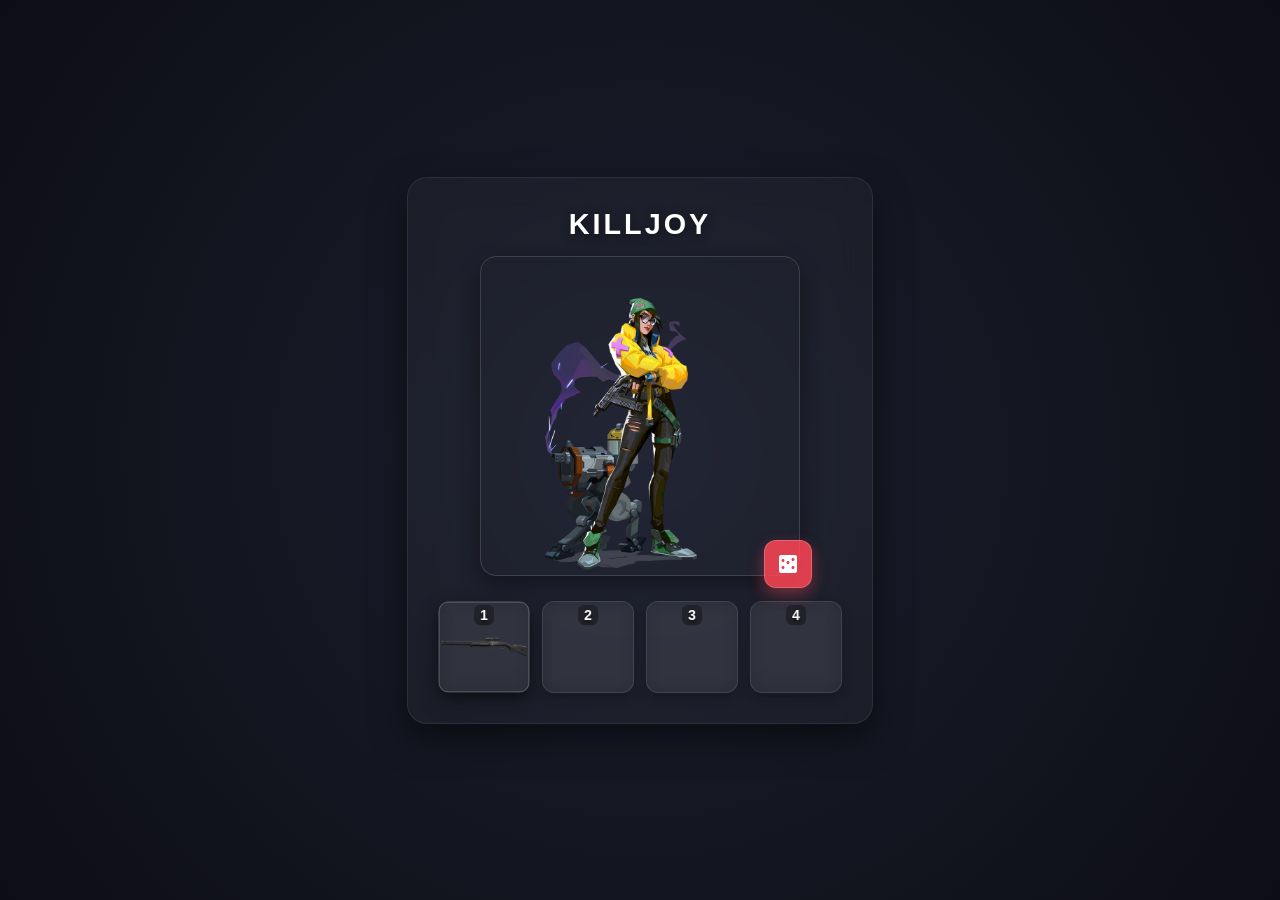
==== index.html @ 5e7c5f6c "Add files via upload" ====
<!DOCTYPE html>
<html lang="en">
<head>
    <meta name="viewport" content="width=device-width, initial-scale=1.0">
    <title>Valorant Randomizer</title>
    <link rel="stylesheet" href="Style.css">
</head>
<body>
    <div class="container">
        <!-- Faz o dado ficar em cima da imagem do agente -->
        <div class="portrait-wrapper">
            <h1 id="agente">AGENTE</h1>

            <div class="portrait">
                <img id="portraitImage" src="" alt="Portrait">

                <!-- Dado -->
                <button id="btnRandomize" class="dice-button" aria-label="Sortear Agente">
                    <svg viewBox="0 0 24 24" width="24" height="24" fill="currentColor">
                        <path d="M19 3H5c-1.1 0-2 .9-2 2v14c0 1.1.9 2 2 2h14c1.1 0 2-.9 2-2V5c0-1.1-.9-2-2-2zM7 7c.83 0 1.5.67 1.5 1.5S7.83 10 7 10s-1.5-.67-1.5-1.5S6.17 7 7 7zm0 10c-.83 0-1.5-.67-1.5-1.5S6.17 14 7 14s1.5.67 1.5 1.5S7.83 17 7 17zm5-5c-.83 0-1.5-.67-1.5-1.5S11.17 9 12 9s1.5.67 1.5 1.5S12.83 12 12 12zm5 5c-.83 0-1.5-.67-1.5-1.5s.67-1.5 1.5-1.5 1.5.67 1.5 1.5-.67 1.5-1.5 1.5zm0-8c-.83 0-1.5-.67-1.5-1.5S16.17 6 17 6s1.5.67 1.5 1.5S17.83 9 17 9z"/>
                    </svg>
                </button>
            </div>
        </div>

        <div class="buttons">
            <button class="square-button"><img id="gun1" src="" alt="Arma"><i class="Arma1">1</i></button>
            <button class="square-button"><i class="round_2">2</i></button>
            <button class="square-button"><i class="round_3">3</i></button>
            <button class="square-button"><i class="round_4">4</i></button>
        </div>
    </div>

    <!-- Vinculando o arquivo JavaScript -->
    <script src="script.js"></script>
</body>
</html>
---- Style.css ----
* {
    box-sizing: border-box;
    margin: 0;
    padding: 0;
}

body {
    font-family: 'Segoe UI', Tahoma, Geneva, Verdana, sans-serif;
    display: flex;
    justify-content: center;
    align-items: center;
    min-height: 100vh;
    background: radial-gradient(circle at center, #1b1e2e 0%, #0d0e15 100%);
    color: #ffffff;
}

.container {
    display: flex;
    flex-direction: column;
    align-items: center;
    background: rgba(255, 255, 255, 0.03);
    backdrop-filter: blur(16px);
    -webkit-backdrop-filter: blur(16px);
    padding: 30px;
    border-radius: 20px;
    border: 1px solid rgba(255, 255, 255, 0.08);
    box-shadow: 0 15px 35px rgba(0, 0, 0, 0.5);
}

.portrait-wrapper {
    display: flex;
    flex-direction: column;
    align-items: center;
    margin-bottom: 25px;
}

#agente {
    font-size: 1.8rem;
    font-weight: 700;
    letter-spacing: 3px;
    text-transform: uppercase;
    color: #ffffff;
    margin-bottom: 15px;
    text-shadow: 0 2px 10px rgba(0, 0, 0, 0.5);
}

.portrait {
    position: relative;
    width: 320px;
    height: 320px;
}

.gun1{
    position: relative;
    width: 30px;
    height: 30px;
}

.portrait img {
    width: 100%;
    height: 100%;
    object-fit: cover;
    border-radius: 16px;
    border: 1px solid rgba(255, 255, 255, 0.15);
    box-shadow: 0 8px 20px rgba(0, 0, 0, 0.4);
}

/* Botão de Dado flutuante sobreposto à imagem */
.dice-button {
    position: absolute;
    bottom: -12px;
    right: -12px;
    width: 48px;
    height: 48px;
    border: 1px solid rgba(255, 255, 255, 0.2);
    border-radius: 12px;
    background: rgba(255, 70, 85, 0.85); /* Estilo no tom chamativo */
    color: #ffffff;
    cursor: pointer;
    display: flex;
    justify-content: center;
    align-items: center;
    backdrop-filter: blur(8px);
    -webkit-backdrop-filter: blur(8px);
    box-shadow: 0 6px 15px rgba(255, 70, 85, 0.4);
    transition: all 0.2s ease-in-out;
}

.dice-button:hover {
    background: rgba(255, 70, 85, 1);
    transform: scale(1.08) rotate(8deg);
    box-shadow: 0 8px 20px rgba(255, 70, 85, 0.6);
}

.dice-button:active {
    transform: scale(0.95);
}

.buttons {
    display: flex;
    gap: 12px;
}

/* Botões inferiores quadrados com bordas arredondadas e efeito blur */
.square-button {
    position: relative;
    width: 92px;
    height: 92px;
    border: 1px solid rgba(255, 255, 255, 0.1);
    border-radius: 12px;
    background: rgba(255, 255, 255, 0.06);
    color: #e0e0e0;
    font-size: 16px;
    font-weight: 600;
    cursor: pointer;
    display: flex;
    justify-content: center;
    align-items: center;
    backdrop-filter: blur(10px);
    -webkit-backdrop-filter: blur(10px);
    box-shadow: 0 4px 12px rgba(0, 0, 0, 0.25);
    transition: all 0.2s ease;
}

.square-button img {
    width: 100%;
    height: 100%;
    object-fit: contain;
    border-radius: 8px;
    border: 1px solid rgba(255, 255, 255, 0.15);
    box-shadow: 0 8px 20px rgba(0, 0, 0, 0.4);
}

.square-button i {
    position: absolute; /* OBRIGATÓRIO: Faz o elemento flutuar */
    z-index: 2; /* Garante que o texto fique ACIMA da imagem */

    /* Centraliza o texto sobre a imagem (opção 1) */
    top: 15%;
    left: 50%;
    transform: translate(-50%, -50%);

    /* Estilização do texto */
    font-style: normal; /* Remove o itálico padrão do elemento <i> */
    font-weight: 700;
    font-size: 14px;
    color: #ffffff;
    text-shadow: 0 2px 4px rgba(0, 0, 0, 0.8); /* Sombra para garantir leitura sobre qualquer fundo */

    /* Opcional: Fundo sutil com desfoque atrás do texto para melhor leitura */
    background: rgba(0, 0, 0, 0.4);
    padding: 2px 6px;
    border-radius: 6px;
    backdrop-filter: blur(4px);
}

.square-button:hover {
    background: rgba(255, 255, 255, 0.15);
    border-color: rgba(255, 255, 255, 0.3);
    color: #ffffff;
    transform: translateY(-2px);
    box-shadow: 0 6px 16px rgba(0, 0, 0, 0.35);
}

.square-button:active {
    transform: translateY(0);
}
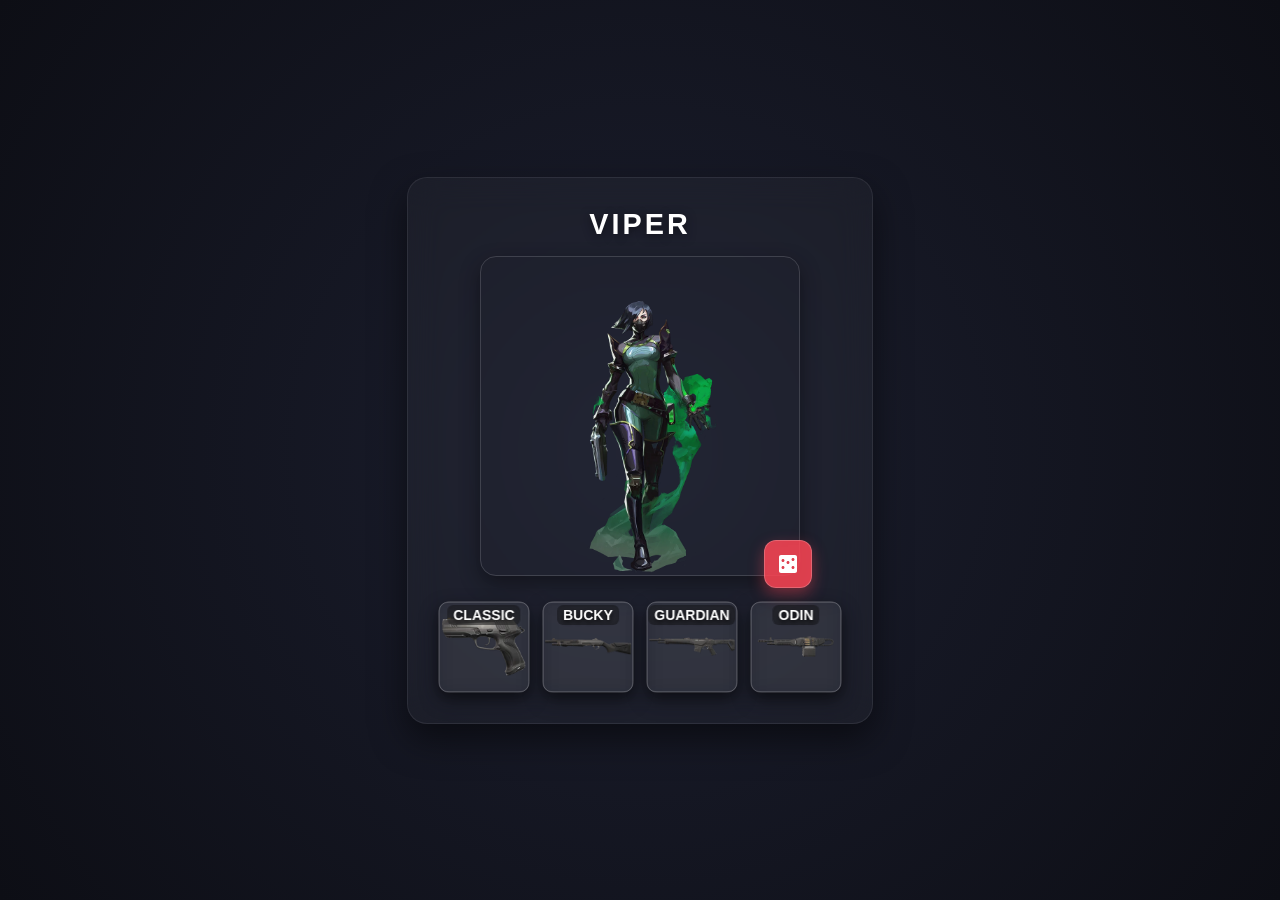
==== commit 97c53c4f: "Ajustado os 4 rounds e finalizado o projeto" ====
--- a/index.html
+++ b/index.html
@@ -24,10 +24,10 @@
         </div>
 
         <div class="buttons">
-            <button class="square-button"><img id="gun1" src="" alt="Arma"><i class="Arma1">1</i></button>
-            <button class="square-button"><i class="round_2">2</i></button>
-            <button class="square-button"><i class="round_3">3</i></button>
-            <button class="square-button"><i class="round_4">4</i></button>
+            <button class="square-button"><img id="gun1" src="" alt="Arma"><i id="Arma1">1</i></button>
+            <button class="square-button"><img id="gun2" src="" alt="Arma"><i id="Arma2">2</i></button>
+            <button class="square-button"><img id="gun3" src="" alt="Arma"><i id="Arma3">3</i></button>
+            <button class="square-button"><img id="gun4" src="" alt="Arma"><i id="Arma4">4</i></button>
         </div>
     </div>
 
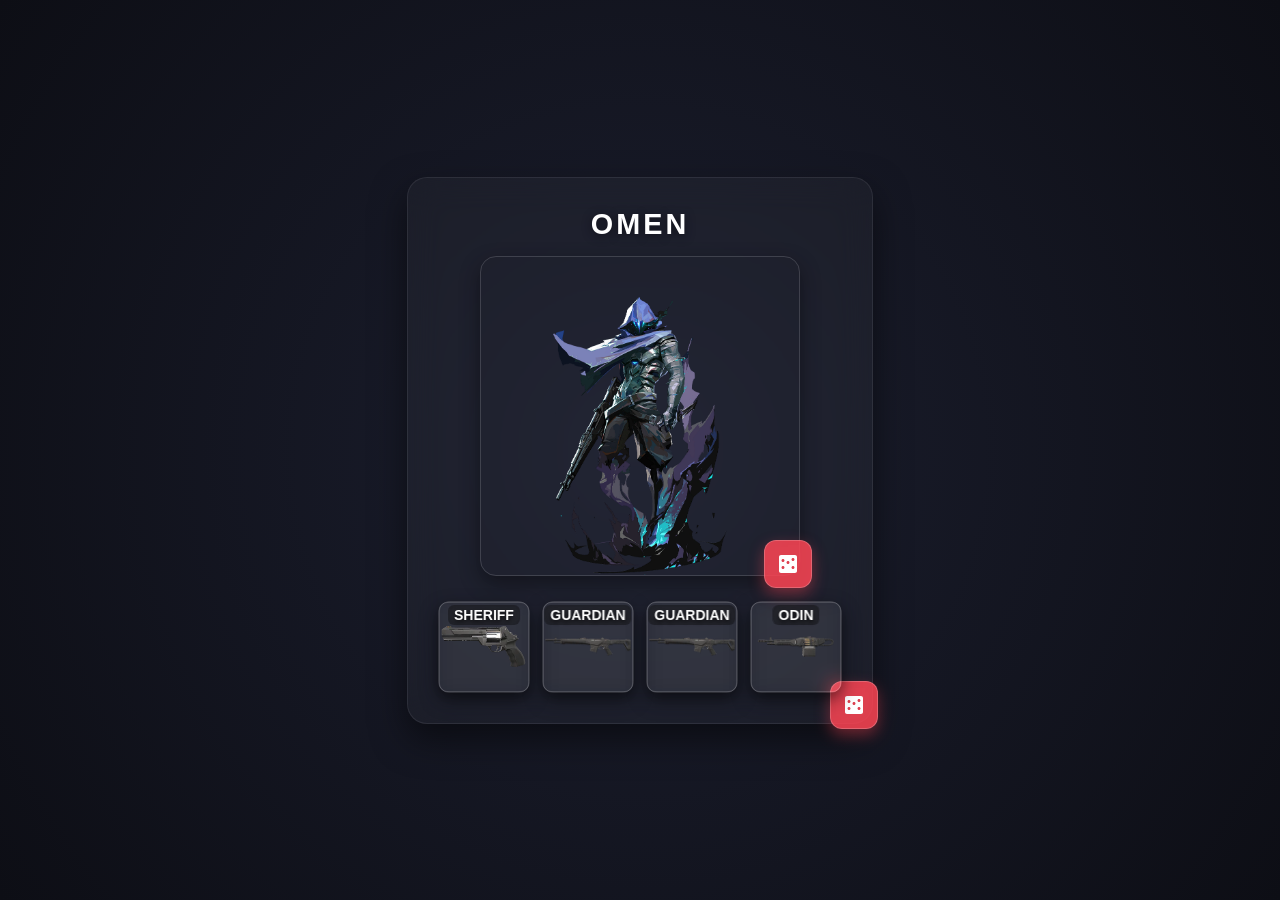
==== commit 95896ab8: "Add files via upload" ====
--- a/index.html
+++ b/index.html
@@ -24,6 +24,11 @@
         </div>
 
         <div class="buttons">
+				<button id="btnRandomize2" class="dice-button2" aria-label="Sortear Arma">
+                    <svg viewBox="0 0 24 24" width="24" height="24" fill="currentColor">
+                        <path d="M19 3H5c-1.1 0-2 .9-2 2v14c0 1.1.9 2 2 2h14c1.1 0 2-.9 2-2V5c0-1.1-.9-2-2-2zM7 7c.83 0 1.5.67 1.5 1.5S7.83 10 7 10s-1.5-.67-1.5-1.5S6.17 7 7 7zm0 10c-.83 0-1.5-.67-1.5-1.5S6.17 14 7 14s1.5.67 1.5 1.5S7.83 17 7 17zm5-5c-.83 0-1.5-.67-1.5-1.5S11.17 9 12 9s1.5.67 1.5 1.5S12.83 12 12 12zm5 5c-.83 0-1.5-.67-1.5-1.5s.67-1.5 1.5-1.5 1.5.67 1.5 1.5-.67 1.5-1.5 1.5zm0-8c-.83 0-1.5-.67-1.5-1.5S16.17 6 17 6s1.5.67 1.5 1.5S17.83 9 17 9z"/>
+                    </svg>
+                </button>
             <button class="square-button"><img id="gun1" src="" alt="Arma"><i id="Arma1">1</i></button>
             <button class="square-button"><img id="gun2" src="" alt="Arma"><i id="Arma2">2</i></button>
             <button class="square-button"><img id="gun3" src="" alt="Arma"><i id="Arma3">3</i></button>
--- a/Style.css
+++ b/Style.css
@@ -96,6 +96,36 @@
     transform: scale(0.95);
 }
 
+.dice-button2 {
+    position: absolute;
+    bottom: -6px;
+    right: -6px;
+    width: 48px;
+    height: 48px;
+    border: 1px solid rgba(255, 255, 255, 0.2);
+    border-radius: 12px;
+    background: rgba(255, 70, 85, 0.85); /* Estilo no tom chamativo */
+    color: #ffffff;
+    cursor: pointer;
+    display: flex;
+    justify-content: center;
+    align-items: center;
+    backdrop-filter: blur(8px);
+    -webkit-backdrop-filter: blur(8px);
+    box-shadow: 0 6px 15px rgba(255, 70, 85, 0.4);
+    transition: all 0.2s ease-in-out;
+}
+
+.dice-button2:hover {
+    background: rgba(255, 70, 85, 1);
+    transform: scale(1.08) rotate(8deg);
+    box-shadow: 0 8px 20px rgba(255, 70, 85, 0.6);
+}
+
+.dice-button2:active {
+    transform: scale(0.95);
+}
+
 .buttons {
     display: flex;
     gap: 12px;
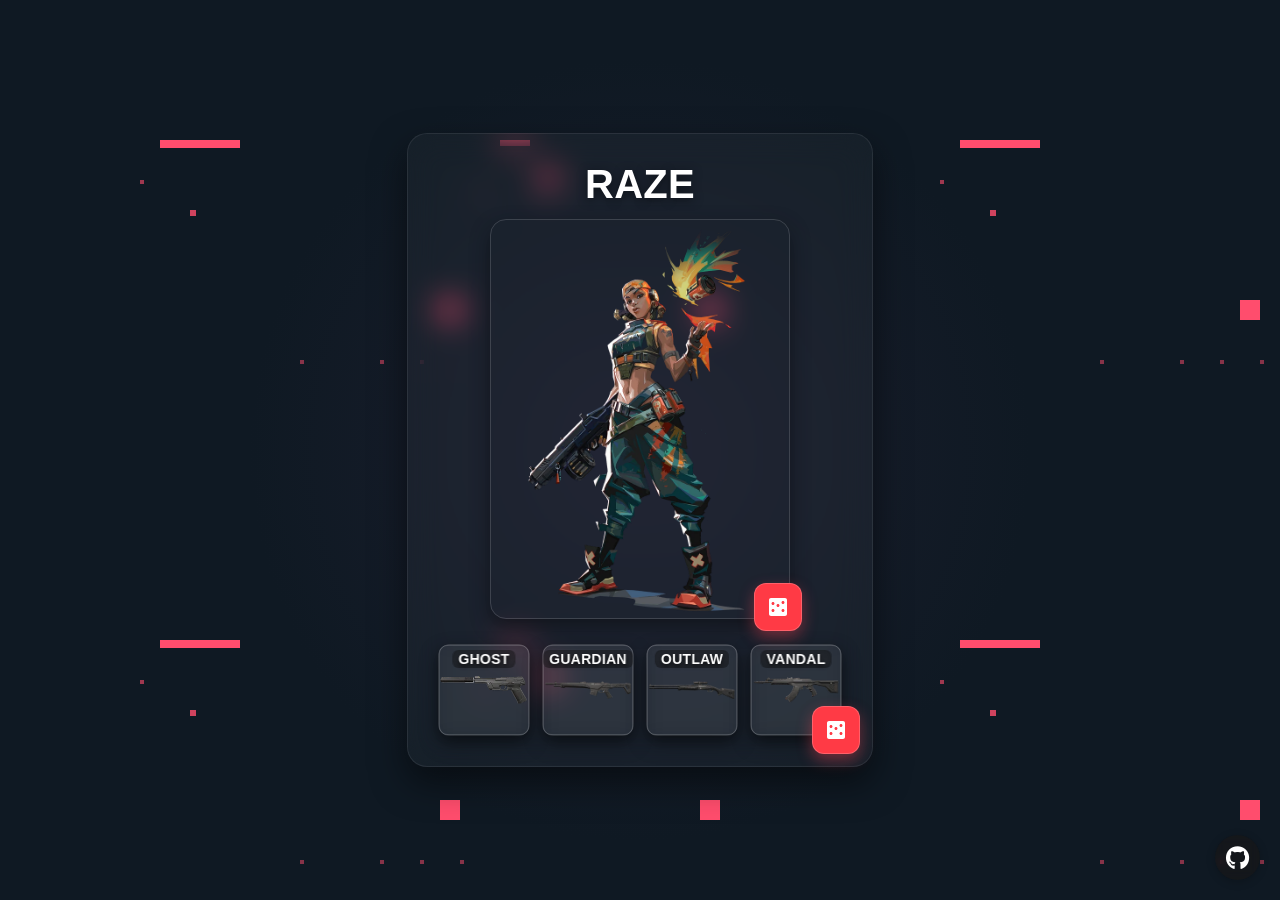
==== commit fcfdb6f1: "Trocado as armas, estilo e marca da agua Trocado quais armas podem cair em cada round, adicionado um" ====
--- a/index.html
+++ b/index.html
@@ -6,6 +6,7 @@
     <link rel="stylesheet" href="Style.css">
 </head>
 <body>
+<link rel="stylesheet" href="https://cdnjs.cloudflare.com/ajax/libs/font-awesome/6.4.0/css/all.min.css">
     <div class="container">
         <!-- Faz o dado ficar em cima da imagem do agente -->
         <div class="portrait-wrapper">
@@ -35,7 +36,8 @@
             <button class="square-button"><img id="gun4" src="" alt="Arma"><i id="Arma4">4</i></button>
         </div>
     </div>
-
+	<a href="https://github.com/FranthescoD/Valorant_Randomizer/tree/main" target="_blank" rel="noopener noreferrer" class="github-watermark" title="Ver no GitHub">
+	<i class="fa-brands fa-github"></i></a>
     <!-- Vinculando o arquivo JavaScript -->
     <script src="script.js"></script>
 </body>
--- a/Style.css
+++ b/Style.css
@@ -10,8 +10,10 @@
     justify-content: center;
     align-items: center;
     min-height: 100vh;
-    background: radial-gradient(circle at center, #1b1e2e 0%, #0d0e15 100%);
-    color: #ffffff;
+	background-image: url('Randomizer/fundo.svg'),radial-gradient(circle at center, rgba(27, 30, 46, 1) 0%, rgba(15, 25, 35, 1) 50%);
+	background-size: 800px 500px, cover;
+    background-repeat: repeat, no-repeat;
+	color: #ffffff;
 }
 
 .container {
@@ -35,10 +37,12 @@
 }
 
 #agente {
-    font-size: 1.8rem;
-    font-weight: 700;
-    letter-spacing: 3px;
-    text-transform: uppercase;
+	font-family: Tungsten-Bold, "Riot Sans", sans-serif;
+	text-transform: uppercase;
+	font-size: 40px;
+	line-height: 1;
+	letter-spacing: 0.28px;
+	font-weight: 700;
     color: #ffffff;
     margin-bottom: 15px;
     text-shadow: 0 2px 10px rgba(0, 0, 0, 0.5);
@@ -46,17 +50,19 @@
 
 .portrait {
     position: relative;
-    width: 320px;
-    height: 320px;
+    width: 300px;
+    height: 400px;
 }
 
 .gun1{
     position: relative;
     width: 30px;
     height: 30px;
+	box-shadow: 0 0 15px rgba(255, 255, 255, 0.7);
 }
 
 .portrait img {
+	align-content:center;
     width: 100%;
     height: 100%;
     object-fit: cover;
@@ -74,7 +80,7 @@
     height: 48px;
     border: 1px solid rgba(255, 255, 255, 0.2);
     border-radius: 12px;
-    background: rgba(255, 70, 85, 0.85); /* Estilo no tom chamativo */
+    background: #ff3a45;
     color: #ffffff;
     cursor: pointer;
     display: flex;
@@ -97,14 +103,15 @@
 }
 
 .dice-button2 {
+	z-index:10;
     position: absolute;
-    bottom: -6px;
-    right: -6px;
+    bottom: 12px;
+    right: 12px;
     width: 48px;
     height: 48px;
     border: 1px solid rgba(255, 255, 255, 0.2);
     border-radius: 12px;
-    background: rgba(255, 70, 85, 0.85); /* Estilo no tom chamativo */
+    background: #ff3a45; 
     color: #ffffff;
     cursor: pointer;
     display: flex;
@@ -140,8 +147,12 @@
     border-radius: 12px;
     background: rgba(255, 255, 255, 0.06);
     color: #e0e0e0;
-    font-size: 16px;
-    font-weight: 600;
+    font-family: Tungsten-Bold, "Riot Sans", sans-serif;
+	text-transform: uppercase;
+	font-size: 28px;
+	line-height: 1;
+	letter-spacing: 0.28px;
+	font-weight: 700;
     cursor: pointer;
     display: flex;
     justify-content: center;
@@ -195,3 +206,33 @@
 .square-button:active {
     transform: translateY(0);
 }
+
+.github-watermark {
+  position: fixed;
+  bottom: 20px;       /* Distância do fundo */
+  right: 20px;        /* Distância da direita */
+  z-index: 9999;      /* Garante que fique acima de outros elementos */
+  
+  display: flex;
+  align-items: center;
+  justify-content: center;
+  
+  width: 45px;
+  height: 45px;
+  background-color: rgba(24, 23, 23, 0.6); /* Fundo escuro semi-transparente */
+  color: #ffffff;      /* Cor do ícone */
+  border-radius: 50%;  /* Deixa o botão redondo */
+  text-decoration: none;
+  
+  font-size: 24px;
+  backdrop-filter: blur(4px); /* Efeito de desfoque sutil no fundo (opcional) */
+  transition: all 0.3s ease;
+  box-shadow: 0 2px 10px rgba(0, 0, 0, 0.2);
+}
+
+/* Efeito ao passar o mouse */
+.github-watermark:hover {
+  background-color: rgba(24, 23, 23, 1); /* Fica 100% opaco */
+  transform: scale(1.1);                  /* Aumenta ligeiramente o tamanho */
+  color: #ffffff;
+}
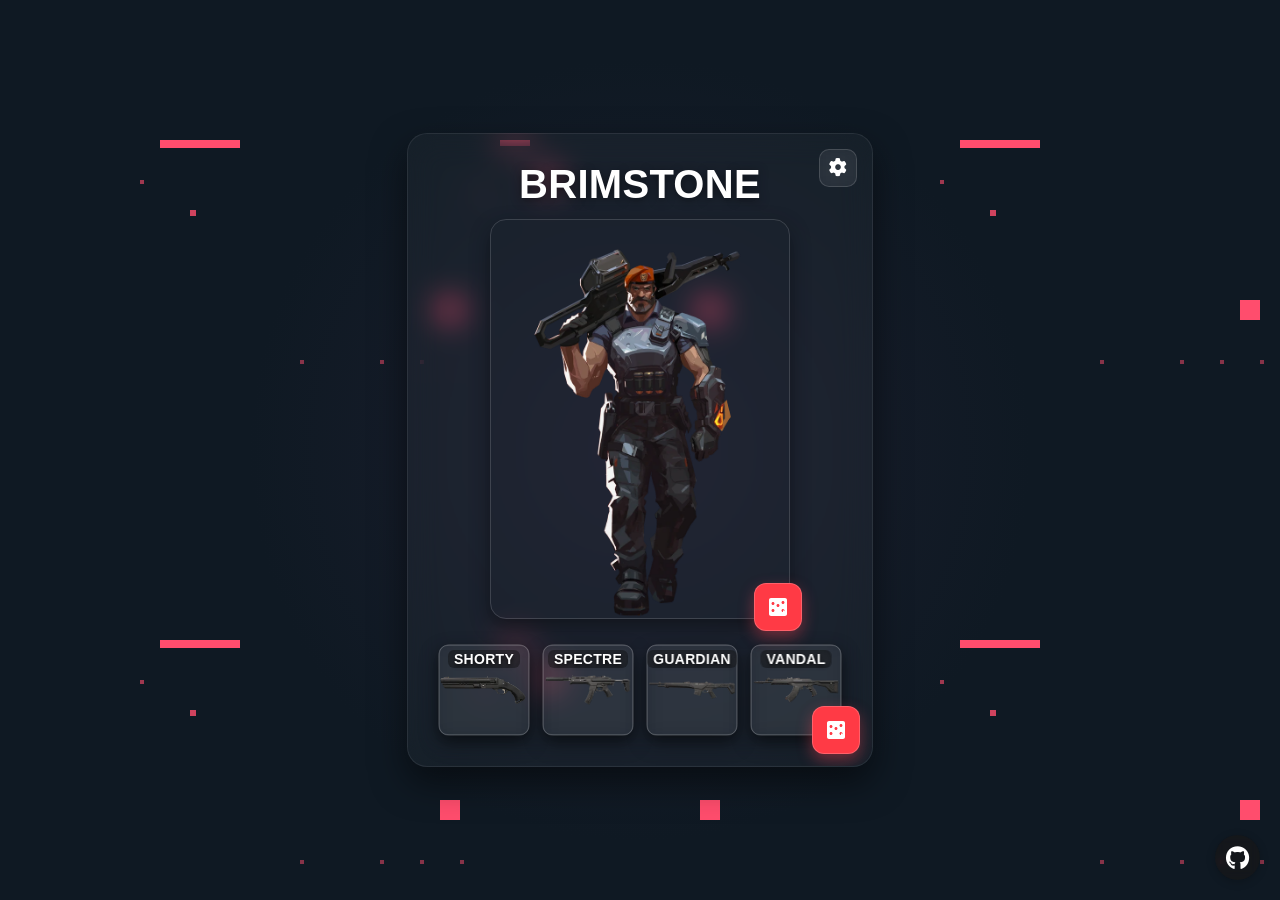
==== commit f088b84b: "Added a settings menu" ====
--- a/index.html
+++ b/index.html
@@ -4,11 +4,43 @@
     <meta name="viewport" content="width=device-width, initial-scale=1.0">
     <title>Valorant Randomizer</title>
     <link rel="stylesheet" href="Style.css">
+    <link rel="stylesheet" href="https://cdnjs.cloudflare.com/ajax/libs/font-awesome/6.4.0/css/all.min.css">
 </head>
 <body>
-<link rel="stylesheet" href="https://cdnjs.cloudflare.com/ajax/libs/font-awesome/6.4.0/css/all.min.css">
     <div class="container">
-        <!-- Faz o dado ficar em cima da imagem do agente -->
+        <!-- Botão de Configurações no canto superior direito do container -->
+        <button id="btnSettings" class="settings-toggle-btn" aria-label="Configurações">
+            <i class="fa-solid fa-gear"></i>
+        </button>
+
+        <!-- Aba Lateral de Configurações (Side Panel) -->
+        <div id="settingsPanel" class="settings-panel">
+            <div class="settings-header">
+                <h2>SETTINGS</h2>
+                <button id="btnCloseSettings" class="close-btn" aria-label="Fechar">&times;</button>
+            </div>
+
+
+            <!-- Container onde as armas serão geradas dinamicamente -->
+            <div class="settings-content scrollable">
+                <div id="AgenteGrid_main" class="agentes-grid-main">
+                    <h3>AGENTS</h3><hr>
+                    <div id="AgenteGrid" class="agentes-grid"></div>
+                </div>
+                <div id="weaponsGrid" class="weapons-grid-main">
+                    <h3>PISTOL</h3><hr>
+                    <div id="PistolGrid" class="weapons-grid"></div>
+                    <h3>HALF BUY</h3><hr>
+                    <div id="HalfGrid" class="weapons-grid"></div>
+                    <h3>FULL BUY</h3><hr>
+                    <div id="FullGrid" class="weapons-grid"></div>
+                    <h3>FULL BUY 2</h3><hr>
+                    <div id="Full2Grid" class="weapons-grid"></div>
+                </div>
+            </div>
+        </div>
+
+        <!-- Conteúdo do Randomizer -->
         <div class="portrait-wrapper">
             <h1 id="agente">AGENTE</h1>
 
@@ -18,27 +50,29 @@
                 <!-- Dado -->
                 <button id="btnRandomize" class="dice-button" aria-label="Sortear Agente">
                     <svg viewBox="0 0 24 24" width="24" height="24" fill="currentColor">
-                        <path d="M19 3H5c-1.1 0-2 .9-2 2v14c0 1.1.9 2 2 2h14c1.1 0 2-.9 2-2V5c0-1.1-.9-2-2-2zM7 7c.83 0 1.5.67 1.5 1.5S7.83 10 7 10s-1.5-.67-1.5-1.5S6.17 7 7 7zm0 10c-.83 0-1.5-.67-1.5-1.5S6.17 14 7 14s1.5.67 1.5 1.5S7.83 17 7 17zm5-5c-.83 0-1.5-.67-1.5-1.5S11.17 9 12 9s1.5.67 1.5 1.5S12.83 12 12 12zm5 5c-.83 0-1.5-.67-1.5-1.5s.67-1.5 1.5-1.5 1.5.67 1.5 1.5-.67 1.5-1.5 1.5zm0-8c-.83 0-1.5-.67-1.5-1.5S16.17 6 17 6s1.5.67 1.5 1.5S17.83 9 17 9z"/>
+                        <path d="M19 3H5c-1.1 0-2 .9-2 2v14c0 1.1.9 2 2 2h14c1.1 0 2-.9 2-2V5c0-1.1-.9-2-2-2zM7 7c.83 0 1.5.67 1.5 1.5S7.83 10 7 10s-1.5-.67-1.5-1.5S6.17 7 7 7zm0 10c-.83 0-1.5-.67-1.5-1.5S6.17 14 7 14s1.5.67 1.5 1.5S7.83 17 7 17zm5-5c-.83 0-1.5-.67-1.5-1.5S11.17 9 12 9s1.5.67 1.5 1.5S12.83 12 12 12zm5 5c-.83 0-1.5-.67-1.5-1.5s.67-1.5 1.5-1.5 1.5.67 1.5 1.5-.67 1.5-1.5-1.5zm0-8c-.83 0-1.5-.67-1.5-1.5S16.17 6 17 6s1.5.67 1.5 1.5S17.83 9 17 9z"/>
                     </svg>
                 </button>
             </div>
         </div>
 
         <div class="buttons">
-				<button id="btnRandomize2" class="dice-button2" aria-label="Sortear Arma">
-                    <svg viewBox="0 0 24 24" width="24" height="24" fill="currentColor">
-                        <path d="M19 3H5c-1.1 0-2 .9-2 2v14c0 1.1.9 2 2 2h14c1.1 0 2-.9 2-2V5c0-1.1-.9-2-2-2zM7 7c.83 0 1.5.67 1.5 1.5S7.83 10 7 10s-1.5-.67-1.5-1.5S6.17 7 7 7zm0 10c-.83 0-1.5-.67-1.5-1.5S6.17 14 7 14s1.5.67 1.5 1.5S7.83 17 7 17zm5-5c-.83 0-1.5-.67-1.5-1.5S11.17 9 12 9s1.5.67 1.5 1.5S12.83 12 12 12zm5 5c-.83 0-1.5-.67-1.5-1.5s.67-1.5 1.5-1.5 1.5.67 1.5 1.5-.67 1.5-1.5 1.5zm0-8c-.83 0-1.5-.67-1.5-1.5S16.17 6 17 6s1.5.67 1.5 1.5S17.83 9 17 9z"/>
-                    </svg>
-                </button>
+            <button id="btnRandomize2" class="dice-button2" aria-label="Sortear Arma">
+                <svg viewBox="0 0 24 24" width="24" height="24" fill="currentColor">
+                    <path d="M19 3H5c-1.1 0-2 .9-2 2v14c0 1.1.9 2 2 2h14c1.1 0 2-.9 2-2V5c0-1.1-.9-2-2-2zM7 7c.83 0 1.5.67 1.5 1.5S7.83 10 7 10s-1.5-.67-1.5-1.5S6.17 7 7 7zm0 10c-.83 0-1.5-.67-1.5-1.5S6.17 14 7 14s1.5.67 1.5 1.5S7.83 17 7 17zm5-5c-.83 0-1.5-.67-1.5-1.5S11.17 9 12 9s1.5.67 1.5 1.5S12.83 12 12 12zm5 5c-.83 0-1.5-.67-1.5-1.5s.67-1.5 1.5-1.5 1.5.67 1.5 1.5-.67 1.5-1.5-1.5zm0-8c-.83 0-1.5-.67-1.5-1.5S16.17 6 17 6s1.5.67 1.5 1.5S17.83 9 17 9z"/>
+                </svg>
+            </button>
             <button class="square-button"><img id="gun1" src="" alt="Arma"><i id="Arma1">1</i></button>
             <button class="square-button"><img id="gun2" src="" alt="Arma"><i id="Arma2">2</i></button>
             <button class="square-button"><img id="gun3" src="" alt="Arma"><i id="Arma3">3</i></button>
             <button class="square-button"><img id="gun4" src="" alt="Arma"><i id="Arma4">4</i></button>
         </div>
     </div>
-	<a href="https://github.com/FranthescoD/Valorant_Randomizer/tree/main" target="_blank" rel="noopener noreferrer" class="github-watermark" title="Ver no GitHub">
-	<i class="fa-brands fa-github"></i></a>
-    <!-- Vinculando o arquivo JavaScript -->
+
+    <a href="https://github.com/FranthescoD/Valorant_Randomizer/tree/main" target="_blank" rel="noopener noreferrer" class="github-watermark" title="Ver no GitHub">
+        <i class="fa-brands fa-github"></i>
+    </a>
+
     <script src="script.js"></script>
 </body>
 </html>
--- a/Style.css
+++ b/Style.css
@@ -5,7 +5,7 @@
 }
 
 body {
-    font-family: 'Segoe UI', Tahoma, Geneva, Verdana, sans-serif;
+    font-family: Tungsten-Bold, "Riot Sans", sans-serif;
     display: flex;
     justify-content: center;
     align-items: center;
@@ -14,6 +14,8 @@
 	background-size: 800px 500px, cover;
     background-repeat: repeat, no-repeat;
 	color: #ffffff;
+    scrollbar-color: #ff3a45 transparent;
+    scrollbar-width: thin;
 }
 
 .container {
@@ -37,7 +39,6 @@
 }
 
 #agente {
-	font-family: Tungsten-Bold, "Riot Sans", sans-serif;
 	text-transform: uppercase;
 	font-size: 40px;
 	line-height: 1;
@@ -71,7 +72,7 @@
     box-shadow: 0 8px 20px rgba(0, 0, 0, 0.4);
 }
 
-/* Botão de Dado flutuante sobreposto à imagem */
+
 .dice-button {
     position: absolute;
     bottom: -12px;
@@ -111,7 +112,7 @@
     height: 48px;
     border: 1px solid rgba(255, 255, 255, 0.2);
     border-radius: 12px;
-    background: #ff3a45; 
+    background: #ff3a45;
     color: #ffffff;
     cursor: pointer;
     display: flex;
@@ -173,22 +174,16 @@
 }
 
 .square-button i {
-    position: absolute; /* OBRIGATÓRIO: Faz o elemento flutuar */
-    z-index: 2; /* Garante que o texto fique ACIMA da imagem */
-
-    /* Centraliza o texto sobre a imagem (opção 1) */
+    position: absolute;
+    z-index: 2;
     top: 15%;
     left: 50%;
     transform: translate(-50%, -50%);
-
-    /* Estilização do texto */
-    font-style: normal; /* Remove o itálico padrão do elemento <i> */
+    font-style: normal;
     font-weight: 700;
     font-size: 14px;
     color: #ffffff;
-    text-shadow: 0 2px 4px rgba(0, 0, 0, 0.8); /* Sombra para garantir leitura sobre qualquer fundo */
-
-    /* Opcional: Fundo sutil com desfoque atrás do texto para melhor leitura */
+    text-shadow: 0 2px 4px rgba(0, 0, 0, 0.8);
     background: rgba(0, 0, 0, 0.4);
     padding: 2px 6px;
     border-radius: 6px;
@@ -209,30 +204,284 @@
 
 .github-watermark {
   position: fixed;
-  bottom: 20px;       /* Distância do fundo */
-  right: 20px;        /* Distância da direita */
-  z-index: 9999;      /* Garante que fique acima de outros elementos */
-  
+  bottom: 20px;
+  right: 20px;
+  z-index: 9999;
+
   display: flex;
   align-items: center;
   justify-content: center;
-  
+
   width: 45px;
   height: 45px;
-  background-color: rgba(24, 23, 23, 0.6); /* Fundo escuro semi-transparente */
+  background-color: rgba(24, 23, 23, 0.6);
   color: #ffffff;      /* Cor do ícone */
-  border-radius: 50%;  /* Deixa o botão redondo */
+  border-radius: 50%;
   text-decoration: none;
-  
+
   font-size: 24px;
-  backdrop-filter: blur(4px); /* Efeito de desfoque sutil no fundo (opcional) */
+  backdrop-filter: blur(4px);
   transition: all 0.3s ease;
   box-shadow: 0 2px 10px rgba(0, 0, 0, 0.2);
 }
 
-/* Efeito ao passar o mouse */
 .github-watermark:hover {
-  background-color: rgba(24, 23, 23, 1); /* Fica 100% opaco */
-  transform: scale(1.1);                  /* Aumenta ligeiramente o tamanho */
+  background-color: rgba(24, 23, 23, 1);
+  transform: scale(1.1);
   color: #ffffff;
-}+}
+
+
+/* ====================================
+   AJUSTES DO CONTAINER E ABA LATERAL
+   ==================================== */
+
+.container {
+    position: relative; /* Necessário para ancorar o painel lateral e botão */
+    overflow: hidden;    /* Para deslizar o painel suavemente dentro do container */
+}
+
+/* Botão de abrir configurações */
+.settings-toggle-btn {
+    position: absolute;
+    top: 15px;
+    right: 15px;
+    width: 38px;
+    height: 38px;
+    border-radius: 10px;
+    border: 1px solid rgba(255, 255, 255, 0.15);
+    background: rgba(255, 255, 255, 0.06);
+    color: #ffffff;
+    font-size: 18px;
+    cursor: pointer;
+    display: flex;
+    justify-content: center;
+    align-items: center;
+    backdrop-filter: blur(8px);
+    -webkit-backdrop-filter: blur(8px);
+    transition: all 0.2s ease;
+    z-index: 5;
+}
+
+.settings-toggle-btn:hover {
+    background: rgba(255, 255, 255, 0.18);
+    transform: rotate(45deg);
+    box-shadow: 0 4px 12px rgba(0, 0, 0, 0.3);
+}
+
+/* Painel Lateral (Aba de Configurações) */
+.settings-panel {
+    position: absolute;
+    top: 0;
+    right: -100%; /* Escondido fora do container */
+    width: 300px;
+    height: 100%;
+    max-height: 100vh;
+    background: rgba(15, 25, 35, 0.95);
+    backdrop-filter: blur(20px);
+    -webkit-backdrop-filter: blur(20px);
+    border-left: 1px solid rgba(255, 255, 255, 0.1);
+    box-shadow: -10px 0 25px rgba(0, 0, 0, 0.5);
+    border-top-right-radius: 20px;
+    border-bottom-right-radius: 20px;
+    padding: 20px;
+    display: flex;
+    flex-direction: column;
+    z-index: 20;
+    transition: right 0.3s cubic-bezier(0.4, 0, 0.2, 1);
+}
+
+/* Classe ativada via JS para abrir o painel */
+.settings-panel.open {
+    right: 0;
+}
+
+/* Cabeçalho do painel */
+.settings-header {
+    display: flex;
+    justify-content: space-between;
+    align-items: center;
+    border-bottom: 1px solid rgba(255, 255, 255, 0.1);
+    padding-bottom: 12px;
+    margin-bottom: 20px;
+}
+
+.settings-header h2 {
+    font-size: 24px;
+    letter-spacing: 0.5px;
+    color: #ffffff;
+    margin: 0;
+}
+
+.close-btn {
+    background: transparent;
+    border: none;
+    color: #ffffff;
+    font-size: 28px;
+    cursor: pointer;
+    line-height: 1;
+    transition: color 0.2s;
+}
+
+.close-btn:hover {
+    color: #ff3a45;
+}
+
+/* Conteúdo das opções */
+.settings-content {
+    display: flex;
+    flex-direction: column;
+    gap: 16px;
+}
+
+.setting-item {
+    display: flex;
+    justify-content: space-between;
+    align-items: center;
+    font-size: 18px;
+    letter-spacing: 0.5px;
+}
+
+/* ESTILO DO SWITCH (TOGGLE) */
+.switch {
+    position: relative;
+    display: inline-block;
+    width: 46px;
+    height: 24px;
+}
+
+.switch input {
+    opacity: 0;
+    width: 0;
+    height: 0;
+}
+
+.slider {
+    position: absolute;
+    cursor: pointer;
+    top: 0;
+    left: 0;
+    right: 0;
+    bottom: 0;
+    background-color: rgba(255, 255, 255, 0.15);
+    border: 1px solid rgba(255, 255, 255, 0.2);
+    transition: .3s;
+    border-radius: 24px;
+}
+
+.slider:before {
+    position: absolute;
+    content: "";
+    height: 16px;
+    width: 16px;
+    left: 3px;
+    bottom: 3px;
+    background-color: #ffffff;
+    transition: .3s;
+    border-radius: 50%;
+}
+
+input:checked + .slider {
+    background-color: #ff3a45; /* Vermelho padrão do projeto */
+    border-color: #ff3a45;
+    box-shadow: 0 0 10px rgba(255, 58, 69, 0.4);
+}
+
+input:checked + .slider:before {
+    transform: translateX(22px);
+}
+
+/* Grid de Armas na Aba Lateral */
+.weapons-grid {
+    display: grid;
+    grid-template-columns: repeat(3, 1fr); /* 3 colunas de armas */
+    gap: 10px;
+}
+.agentes-grid {
+    display: grid;
+    grid-template-columns: repeat(4, 1fr); /* 3 colunas de armas */
+    gap: 10px;
+}
+
+/* Card individual da arma */
+.weapon-chip {
+    position: relative;
+    width: 100%;
+    height: 60px;
+    background: rgba(255, 255, 255, 0.05);
+    border: 1px solid rgba(255, 255, 255, 0.15);
+    border-radius: 10px;
+    cursor: pointer;
+    display: flex;
+    justify-content: center;
+    align-items: center;
+    padding: 6px;
+    transition: all 0.2s ease;
+}
+
+/* Esconde o checkbox padrão */
+.weapon-chip input {
+    display: none;
+}
+
+.weapon-chip img {
+    width: 100%;
+    height: 100%;
+    object-fit: contain;
+    filter: grayscale(100%);
+    opacity: 0.3;
+    transition: all 0.2s ease;
+}
+
+/* Quando a arma está ATIVADA */
+.weapon-chip:has(input:checked) {
+    border-color: #ff3a45;
+    background: rgba(255, 58, 69, 0.1);
+    box-shadow: 0 0 10px rgba(255, 58, 69, 0.4);
+}
+
+.weapon-chip:has(input:checked) img {
+    filter: grayscale(0%);
+    opacity: 1;
+}
+
+.weapon-chip:hover {
+    transform: translateY(-2px);
+    border-color: rgba(255, 255, 255, 0.4);
+}
+
+
+.h3 {
+    position: absolute;
+    font-size: 18px;
+    letter-spacing: 0.5px;
+    color: #ff3a45;
+    text-transform: uppercase;
+    font-weight: 700;
+    margin: 0;
+}
+
+
+.settings-content.scrollable {
+    flex: 1;
+    overflow-y: auto;
+    overflow-x: hidden;
+    padding-right: 18px;
+
+}
+::-webkit-scrollbar-thumb:hover {
+    background: rgba(255, 70, 85, 1);
+}
+
+h3{
+    padding-top: 2%;
+    padding-bottom: 2%;
+    text-align: center;
+}
+
+hr{
+    border: none;
+    height: 2px;
+    background-color: #ff3a45;
+    margin-bottom: 4%;
+}
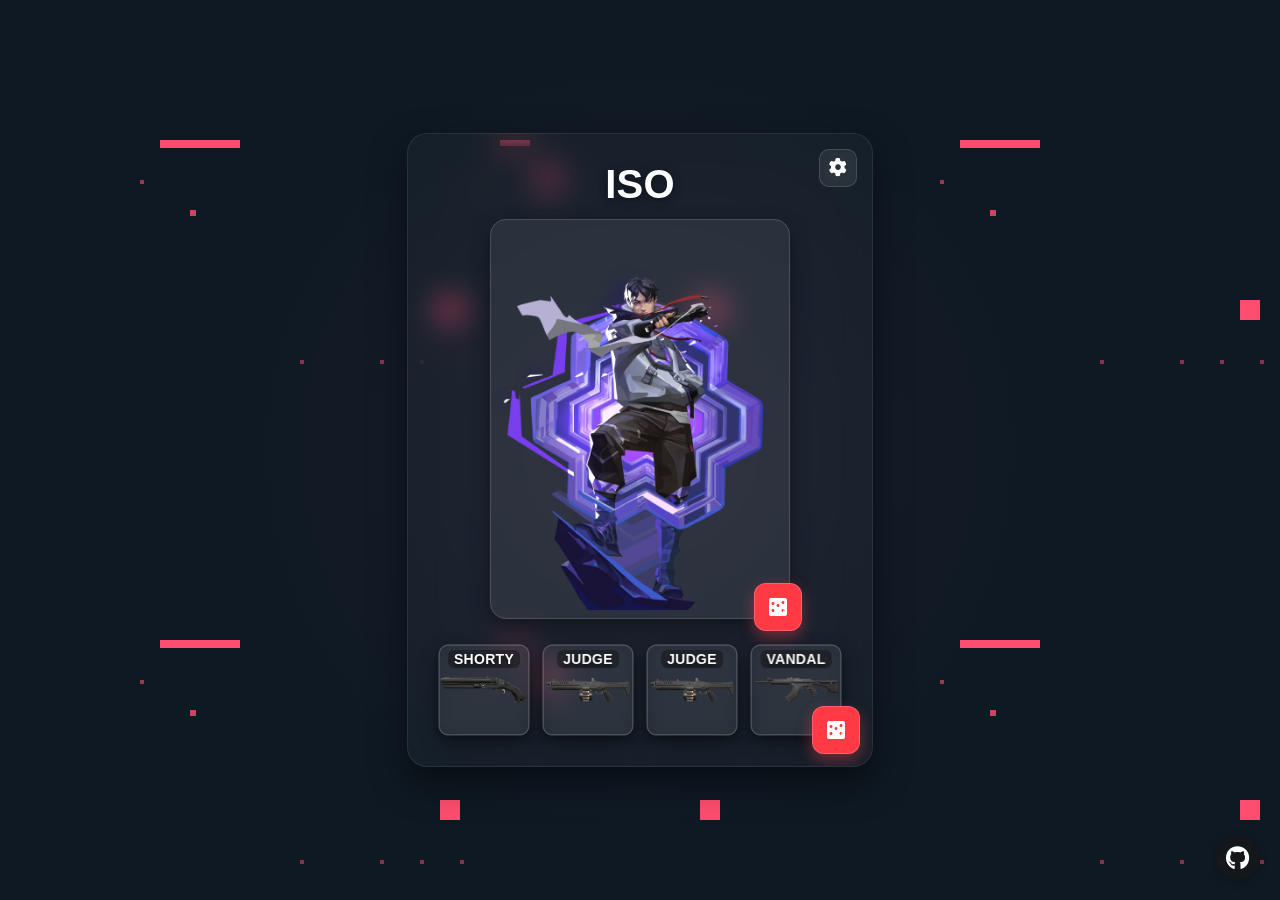
==== commit 51d57485: "Adicionado o opção de bloquear uma arma ja gerada" ====
--- a/index.html
+++ b/index.html
@@ -57,15 +57,17 @@
         </div>
 
         <div class="buttons">
-            <button id="btnRandomize2" class="dice-button2" aria-label="Sortear Arma">
+            <button id="btnRandomize2" class="dice-button secondary" aria-label="Sortear Arma">
                 <svg viewBox="0 0 24 24" width="24" height="24" fill="currentColor">
                     <path d="M19 3H5c-1.1 0-2 .9-2 2v14c0 1.1.9 2 2 2h14c1.1 0 2-.9 2-2V5c0-1.1-.9-2-2-2zM7 7c.83 0 1.5.67 1.5 1.5S7.83 10 7 10s-1.5-.67-1.5-1.5S6.17 7 7 7zm0 10c-.83 0-1.5-.67-1.5-1.5S6.17 14 7 14s1.5.67 1.5 1.5S7.83 17 7 17zm5-5c-.83 0-1.5-.67-1.5-1.5S11.17 9 12 9s1.5.67 1.5 1.5S12.83 12 12 12zm5 5c-.83 0-1.5-.67-1.5-1.5s.67-1.5 1.5-1.5 1.5.67 1.5 1.5-.67 1.5-1.5-1.5zm0-8c-.83 0-1.5-.67-1.5-1.5S16.17 6 17 6s1.5.67 1.5 1.5S17.83 9 17 9z"/>
                 </svg>
             </button>
-            <button class="square-button"><img id="gun1" src="" alt="Arma"><i id="Arma1">1</i></button>
-            <button class="square-button"><img id="gun2" src="" alt="Arma"><i id="Arma2">2</i></button>
-            <button class="square-button"><img id="gun3" src="" alt="Arma"><i id="Arma3">3</i></button>
-            <button class="square-button"><img id="gun4" src="" alt="Arma"><i id="Arma4">4</i></button>
+            <button id="btnGun1" class="square-button"><img id="gun1" src="" alt="Arma"><i id="Arma1">1</i>
+                <span class="cadeado"><span class="haste"></span><span class="corpo"></span></span>
+            </button>
+            <button id="btnGun2" class="square-button"><img id="gun2" src="" alt="Arma"><i id="Arma2">2</i><span class="cadeado"><span class="haste"></span><span class="corpo"></span></span></button>
+            <button id="btnGun3" class="square-button"><img id="gun3" src="" alt="Arma"><i id="Arma3">3</i><span class="cadeado"><span class="haste"></span><span class="corpo"></span></span></button>
+            <button id="btnGun4" class="square-button"><img id="gun4" src="" alt="Arma"><i id="Arma4">4</i><span class="cadeado"><span class="haste"></span><span class="corpo"></span></span></button>
         </div>
     </div>
 
--- a/Style.css
+++ b/Style.css
@@ -1,3 +1,15 @@
+/* ====================================
+   VARIÁVEIS TEMA E RESET
+   ==================================== */
+:root {
+    --primary-red: #ff3a45;
+    --primary-red-hover: rgba(255, 70, 85, 1);
+    --font-main: Tungsten-Bold, "Riot Sans", sans-serif;
+    --glass-bg: rgba(255, 255, 255, 0.03);
+    --glass-border: 1px solid rgba(255, 255, 255, 0.08);
+    --shadow-main: 0 15px 35px rgba(0, 0, 0, 0.5);
+}
+
 * {
     box-sizing: border-box;
     margin: 0;
@@ -5,30 +17,35 @@
 }
 
 body {
-    font-family: Tungsten-Bold, "Riot Sans", sans-serif;
+    font-family: var(--font-main);
     display: flex;
     justify-content: center;
     align-items: center;
     min-height: 100vh;
-	background-image: url('Randomizer/fundo.svg'),radial-gradient(circle at center, rgba(27, 30, 46, 1) 0%, rgba(15, 25, 35, 1) 50%);
-	background-size: 800px 500px, cover;
+    background-image: url('Randomizer/fundo.svg'), radial-gradient(circle at center, rgba(27, 30, 46, 1) 0%, rgba(15, 25, 35, 1) 50%);
+    background-size: 800px 500px, cover;
     background-repeat: repeat, no-repeat;
-	color: #ffffff;
-    scrollbar-color: #ff3a45 transparent;
+    color: #ffffff;
+    scrollbar-color: var(--primary-red) transparent;
     scrollbar-width: thin;
 }
 
+/* ====================================
+   LAYOUT E CONTAINER
+   ==================================== */
 .container {
+    position: relative;
+    overflow: hidden;
     display: flex;
     flex-direction: column;
     align-items: center;
-    background: rgba(255, 255, 255, 0.03);
+    background: var(--glass-bg);
     backdrop-filter: blur(16px);
     -webkit-backdrop-filter: blur(16px);
     padding: 30px;
     border-radius: 20px;
-    border: 1px solid rgba(255, 255, 255, 0.08);
-    box-shadow: 0 15px 35px rgba(0, 0, 0, 0.5);
+    border: var(--glass-border);
+    box-shadow: var(--shadow-main);
 }
 
 .portrait-wrapper {
@@ -39,11 +56,11 @@
 }
 
 #agente {
-	text-transform: uppercase;
-	font-size: 40px;
-	line-height: 1;
-	letter-spacing: 0.28px;
-	font-weight: 700;
+    text-transform: uppercase;
+    font-size: 40px;
+    line-height: 1;
+    letter-spacing: 0.28px;
+    font-weight: 700;
     color: #ffffff;
     margin-bottom: 15px;
     text-shadow: 0 2px 10px rgba(0, 0, 0, 0.5);
@@ -53,17 +70,11 @@
     position: relative;
     width: 300px;
     height: 400px;
-}
-
-.gun1{
-    position: relative;
-    width: 30px;
-    height: 30px;
-	box-shadow: 0 0 15px rgba(255, 255, 255, 0.7);
+    background:  rgba(255, 255, 255, 0.07);
+    border-radius: 16px;
 }
 
 .portrait img {
-	align-content:center;
     width: 100%;
     height: 100%;
     object-fit: cover;
@@ -72,7 +83,9 @@
     box-shadow: 0 8px 20px rgba(0, 0, 0, 0.4);
 }
 
-
+/* ====================================
+   BOTÕES DE AÇÃO (DICE)
+   ==================================== */
 .dice-button {
     position: absolute;
     bottom: -12px;
@@ -81,7 +94,7 @@
     height: 48px;
     border: 1px solid rgba(255, 255, 255, 0.2);
     border-radius: 12px;
-    background: #ff3a45;
+    background: var(--primary-red);
     color: #ffffff;
     cursor: pointer;
     display: flex;
@@ -93,8 +106,15 @@
     transition: all 0.2s ease-in-out;
 }
 
+/* Variação de posição para o segundo botão de dado*/
+.dice-button.secondary {
+    z-index: 10;
+    bottom: 12px;
+    right: 12px;
+}
+
 .dice-button:hover {
-    background: rgba(255, 70, 85, 1);
+    background: var(--primary-red-hover);
     transform: scale(1.08) rotate(8deg);
     box-shadow: 0 8px 20px rgba(255, 70, 85, 0.6);
 }
@@ -103,43 +123,14 @@
     transform: scale(0.95);
 }
 
-.dice-button2 {
-	z-index:10;
-    position: absolute;
-    bottom: 12px;
-    right: 12px;
-    width: 48px;
-    height: 48px;
-    border: 1px solid rgba(255, 255, 255, 0.2);
-    border-radius: 12px;
-    background: #ff3a45;
-    color: #ffffff;
-    cursor: pointer;
-    display: flex;
-    justify-content: center;
-    align-items: center;
-    backdrop-filter: blur(8px);
-    -webkit-backdrop-filter: blur(8px);
-    box-shadow: 0 6px 15px rgba(255, 70, 85, 0.4);
-    transition: all 0.2s ease-in-out;
-}
-
-.dice-button2:hover {
-    background: rgba(255, 70, 85, 1);
-    transform: scale(1.08) rotate(8deg);
-    box-shadow: 0 8px 20px rgba(255, 70, 85, 0.6);
-}
-
-.dice-button2:active {
-    transform: scale(0.95);
-}
-
+/* ====================================
+   BOTÕES QUADRADOS (INFERIORES)
+   ==================================== */
 .buttons {
     display: flex;
     gap: 12px;
 }
 
-/* Botões inferiores quadrados com bordas arredondadas e efeito blur */
 .square-button {
     position: relative;
     width: 92px;
@@ -148,12 +139,12 @@
     border-radius: 12px;
     background: rgba(255, 255, 255, 0.06);
     color: #e0e0e0;
-    font-family: Tungsten-Bold, "Riot Sans", sans-serif;
-	text-transform: uppercase;
-	font-size: 28px;
-	line-height: 1;
-	letter-spacing: 0.28px;
-	font-weight: 700;
+    font-family: var(--font-main);
+    text-transform: uppercase;
+    font-size: 28px;
+    line-height: 1;
+    letter-spacing: 0.28px;
+    font-weight: 700;
     cursor: pointer;
     display: flex;
     justify-content: center;
@@ -202,46 +193,70 @@
     transform: translateY(0);
 }
 
-.github-watermark {
-  position: fixed;
-  bottom: 20px;
-  right: 20px;
-  z-index: 9999;
-
-  display: flex;
-  align-items: center;
-  justify-content: center;
-
-  width: 45px;
-  height: 45px;
-  background-color: rgba(24, 23, 23, 0.6);
-  color: #ffffff;      /* Cor do ícone */
-  border-radius: 50%;
-  text-decoration: none;
-
-  font-size: 24px;
-  backdrop-filter: blur(4px);
-  transition: all 0.3s ease;
-  box-shadow: 0 2px 10px rgba(0, 0, 0, 0.2);
-}
-
-.github-watermark:hover {
-  background-color: rgba(24, 23, 23, 1);
-  transform: scale(1.1);
-  color: #ffffff;
-}
-
-
-/* ====================================
-   AJUSTES DO CONTAINER E ABA LATERAL
-   ==================================== */
-
-.container {
-    position: relative; /* Necessário para ancorar o painel lateral e botão */
-    overflow: hidden;    /* Para deslizar o painel suavemente dentro do container */
-}
-
-/* Botão de abrir configurações */
+/* ====================================
+   ELEMENTO CADEADO (ESTADO BLOQUEADO)
+   ==================================== */
+.cadeado {
+    position: absolute;
+    top: 75%;
+    left: 25%;
+    display: flex;
+    flex-direction: column;
+    align-items: center;
+    pointer-events: none;
+    opacity: 0;
+    transform: translate(-50%, -50%) scale(0.6);
+    transition: opacity 0.25s ease-out, transform 0.35s cubic-bezier(0.34, 1.56, 0.64, 1);
+}
+
+.cadeado .corpo {
+    width: 38px;
+    height: 28px;
+    background: linear-gradient(135deg, #D1DBDE, #A4A6A6);
+    border-radius: 6px;
+    box-shadow: 0 8px 16px rgba(0, 0, 0, 0.4), inset 0 1px 1px rgba(255, 255, 255, 0.6);
+    z-index: 2;
+    position: relative;
+}
+
+.cadeado .corpo::after {
+    content: '';
+    position: absolute;
+    top: 50%;
+    left: 50%;
+    transform: translate(-50%, -50%);
+    width: 6px;
+    height: 8px;
+    background-color: #333;
+    border-radius: 3px;
+}
+
+.cadeado .haste {
+    width: 22px;
+    height: 22px;
+    border: 4px solid #D1DBDE;
+    border-bottom: none;
+    border-radius: 11px 11px 0 0;
+    z-index: 1;
+    margin-bottom: -5px;
+    transform-origin: 17px 17px;
+    transition: transform 0.3s cubic-bezier(0.68, -0.6, 0.32, 1.6);
+    transform: translateY(-5px) rotate(-45deg);
+}
+
+.square-button.travado .cadeado {
+    opacity: 0.8;
+    transform: translate(-50%, -50%) scale(0.8);
+}
+
+.square-button.travado .haste {
+    transform: translateY(0) rotate(0deg);
+    transition-delay: 0.1s;
+}
+
+/* ====================================
+   PAINEL DE CONFIGURAÇÕES (LATERAL)
+   ==================================== */
 .settings-toggle-btn {
     position: absolute;
     top: 15px;
@@ -269,11 +284,10 @@
     box-shadow: 0 4px 12px rgba(0, 0, 0, 0.3);
 }
 
-/* Painel Lateral (Aba de Configurações) */
 .settings-panel {
     position: absolute;
     top: 0;
-    right: -100%; /* Escondido fora do container */
+    right: -100%;
     width: 300px;
     height: 100%;
     max-height: 100vh;
@@ -291,12 +305,10 @@
     transition: right 0.3s cubic-bezier(0.4, 0, 0.2, 1);
 }
 
-/* Classe ativada via JS para abrir o painel */
 .settings-panel.open {
     right: 0;
 }
 
-/* Cabeçalho do painel */
 .settings-header {
     display: flex;
     justify-content: space-between;
@@ -324,16 +336,22 @@
 }
 
 .close-btn:hover {
-    color: #ff3a45;
-}
-
-/* Conteúdo das opções */
+    color: var(--primary-red);
+}
+
 .settings-content {
     display: flex;
     flex-direction: column;
     gap: 16px;
 }
 
+.settings-content.scrollable {
+    flex: 1;
+    overflow-y: auto;
+    overflow-x: hidden;
+    padding-right: 18px;
+}
+
 .setting-item {
     display: flex;
     justify-content: space-between;
@@ -342,7 +360,19 @@
     letter-spacing: 0.5px;
 }
 
-/* ESTILO DO SWITCH (TOGGLE) */
+/* Componentes do Painel Lateral */
+h3 {
+    padding: 4% 0 2%;
+    text-align: center;
+}
+
+hr {
+    border: none;
+    height: 2px;
+    background-color: var(--primary-red);
+    margin-bottom: 4%;
+}
+
 .switch {
     position: relative;
     display: inline-block;
@@ -359,10 +389,7 @@
 .slider {
     position: absolute;
     cursor: pointer;
-    top: 0;
-    left: 0;
-    right: 0;
-    bottom: 0;
+    inset: 0;
     background-color: rgba(255, 255, 255, 0.15);
     border: 1px solid rgba(255, 255, 255, 0.2);
     transition: .3s;
@@ -382,8 +409,8 @@
 }
 
 input:checked + .slider {
-    background-color: #ff3a45; /* Vermelho padrão do projeto */
-    border-color: #ff3a45;
+    background-color: var(--primary-red);
+    border-color: var(--primary-red);
     box-shadow: 0 0 10px rgba(255, 58, 69, 0.4);
 }
 
@@ -391,19 +418,21 @@
     transform: translateX(22px);
 }
 
-/* Grid de Armas na Aba Lateral */
-.weapons-grid {
-    display: grid;
-    grid-template-columns: repeat(3, 1fr); /* 3 colunas de armas */
-    gap: 10px;
-}
+/* Grids Unificadas */
+.weapons-grid,
 .agentes-grid {
     display: grid;
-    grid-template-columns: repeat(4, 1fr); /* 3 colunas de armas */
     gap: 10px;
 }
 
-/* Card individual da arma */
+.weapons-grid {
+    grid-template-columns: repeat(3, 1fr);
+}
+
+.agentes-grid {
+    grid-template-columns: repeat(4, 1fr);
+}
+
 .weapon-chip {
     position: relative;
     width: 100%;
@@ -419,7 +448,6 @@
     transition: all 0.2s ease;
 }
 
-/* Esconde o checkbox padrão */
 .weapon-chip input {
     display: none;
 }
@@ -433,9 +461,8 @@
     transition: all 0.2s ease;
 }
 
-/* Quando a arma está ATIVADA */
 .weapon-chip:has(input:checked) {
-    border-color: #ff3a45;
+    border-color: var(--primary-red);
     background: rgba(255, 58, 69, 0.1);
     box-shadow: 0 0 10px rgba(255, 58, 69, 0.4);
 }
@@ -450,38 +477,35 @@
     border-color: rgba(255, 255, 255, 0.4);
 }
 
-
-.h3 {
-    position: absolute;
-    font-size: 18px;
-    letter-spacing: 0.5px;
-    color: #ff3a45;
-    text-transform: uppercase;
-    font-weight: 700;
-    margin: 0;
-}
-
-
-.settings-content.scrollable {
-    flex: 1;
-    overflow-y: auto;
-    overflow-x: hidden;
-    padding-right: 18px;
-
-}
+/* ====================================
+   EXTRAS & SCROLLBAR
+   ==================================== */
+.github-watermark {
+    position: fixed;
+    bottom: 20px;
+    right: 20px;
+    z-index: 9999;
+    display: flex;
+    align-items: center;
+    justify-content: center;
+    width: 45px;
+    height: 45px;
+    background-color: rgba(24, 23, 23, 0.6);
+    color: #ffffff;
+    border-radius: 50%;
+    text-decoration: none;
+    font-size: 24px;
+    backdrop-filter: blur(4px);
+    transition: all 0.3s ease;
+    box-shadow: 0 2px 10px rgba(0, 0, 0, 0.2);
+}
+
+.github-watermark:hover {
+    background-color: rgba(24, 23, 23, 1);
+    transform: scale(1.1);
+    color: #ffffff;
+}
+
 ::-webkit-scrollbar-thumb:hover {
-    background: rgba(255, 70, 85, 1);
-}
-
-h3{
-    padding-top: 2%;
-    padding-bottom: 2%;
-    text-align: center;
-}
-
-hr{
-    border: none;
-    height: 2px;
-    background-color: #ff3a45;
-    margin-bottom: 4%;
-}
+    background: var(--primary-red-hover);
+}
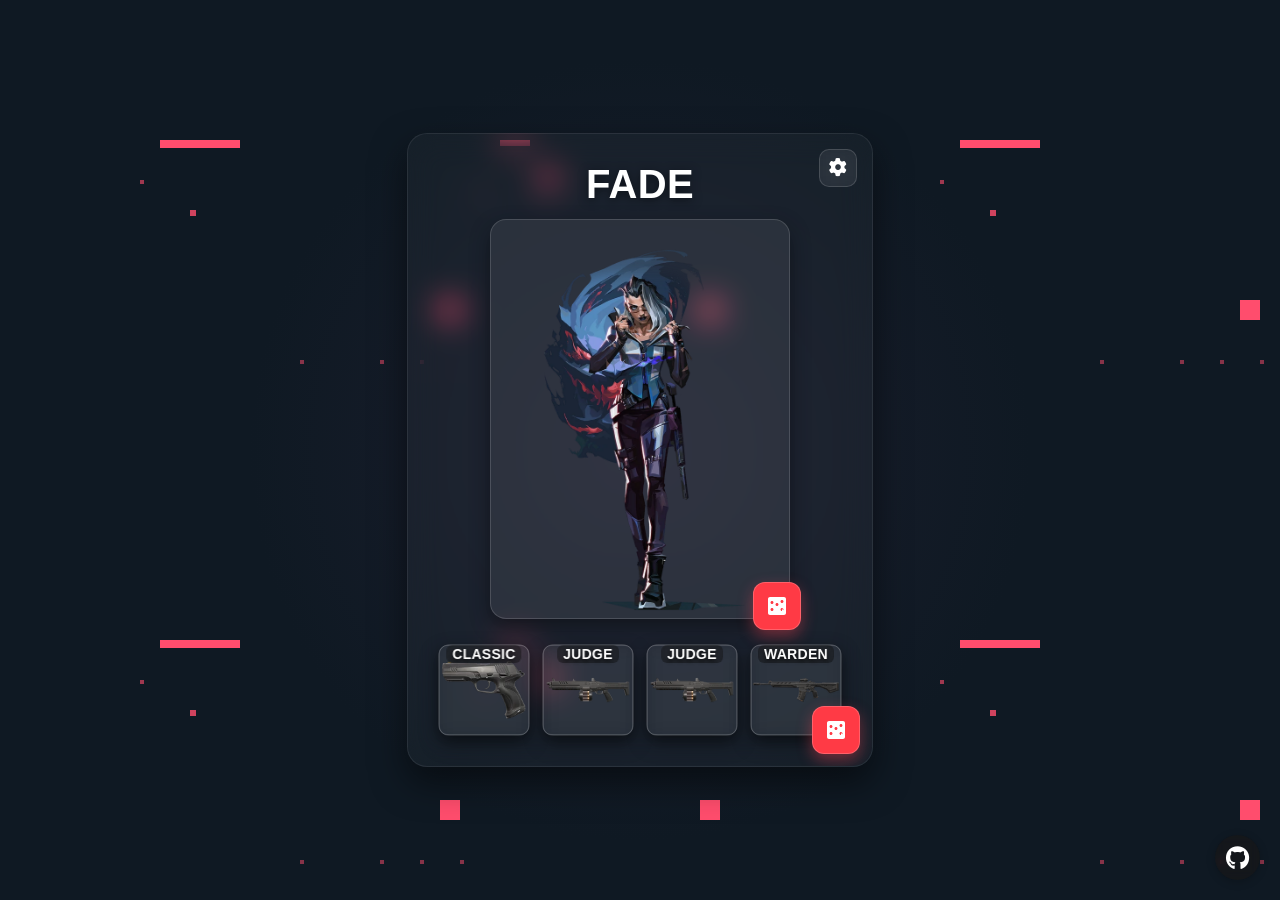
==== commit 6b869d24: "Adicionado a arma nova e animações" ====
--- a/index.html
+++ b/index.html
@@ -42,10 +42,10 @@
 
         <!-- Conteúdo do Randomizer -->
         <div class="portrait-wrapper">
-            <h1 id="agente">AGENTE</h1>
+            <h1 id="agente" class="roulette-name-final">AGENTE</h1>
 
             <div class="portrait">
-                <img id="portraitImage" src="" alt="Portrait">
+                <img id="portraitImage" class="roulette-final" src="" alt="Portrait">
 
                 <!-- Dado -->
                 <button id="btnRandomize" class="dice-button" aria-label="Sortear Agente">
@@ -62,12 +62,10 @@
                     <path d="M19 3H5c-1.1 0-2 .9-2 2v14c0 1.1.9 2 2 2h14c1.1 0 2-.9 2-2V5c0-1.1-.9-2-2-2zM7 7c.83 0 1.5.67 1.5 1.5S7.83 10 7 10s-1.5-.67-1.5-1.5S6.17 7 7 7zm0 10c-.83 0-1.5-.67-1.5-1.5S6.17 14 7 14s1.5.67 1.5 1.5S7.83 17 7 17zm5-5c-.83 0-1.5-.67-1.5-1.5S11.17 9 12 9s1.5.67 1.5 1.5S12.83 12 12 12zm5 5c-.83 0-1.5-.67-1.5-1.5s.67-1.5 1.5-1.5 1.5.67 1.5 1.5-.67 1.5-1.5-1.5zm0-8c-.83 0-1.5-.67-1.5-1.5S16.17 6 17 6s1.5.67 1.5 1.5S17.83 9 17 9z"/>
                 </svg>
             </button>
-            <button id="btnGun1" class="square-button"><img id="gun1" src="" alt="Arma"><i id="Arma1">1</i>
-                <span class="cadeado"><span class="haste"></span><span class="corpo"></span></span>
-            </button>
-            <button id="btnGun2" class="square-button"><img id="gun2" src="" alt="Arma"><i id="Arma2">2</i><span class="cadeado"><span class="haste"></span><span class="corpo"></span></span></button>
-            <button id="btnGun3" class="square-button"><img id="gun3" src="" alt="Arma"><i id="Arma3">3</i><span class="cadeado"><span class="haste"></span><span class="corpo"></span></span></button>
-            <button id="btnGun4" class="square-button"><img id="gun4" src="" alt="Arma"><i id="Arma4">4</i><span class="cadeado"><span class="haste"></span><span class="corpo"></span></span></button>
+            <button id="btnGun1" class="square-button"><img id="gun1" class="roulette-final" src="" alt="Arma"><i class="roulette-name-final" id="Arma1">1</i><span class="cadeado"><span class="haste"></span><span class="corpo"></span></span></button>
+            <button id="btnGun2" class="square-button"><img id="gun2" class="roulette-final" src="" alt="Arma"><i class="roulette-name-final" id="Arma2">2</i><span class="cadeado"><span class="haste"></span><span class="corpo"></span></span></button>
+            <button id="btnGun3" class="square-button"><img id="gun3" class="roulette-final" src="" alt="Arma"><i class="roulette-name-final" id="Arma3">3</i><span class="cadeado"><span class="haste"></span><span class="corpo"></span></span></button>
+            <button id="btnGun4" class="square-button"><img id="gun4" class="roulette-final" src="" alt="Arma"><i class="roulette-name-final" id="Arma4">4</i><span class="cadeado"><span class="haste"></span><span class="corpo"></span></span></button>
         </div>
     </div>
 
--- a/Style.css
+++ b/Style.css
@@ -72,15 +72,16 @@
     height: 400px;
     background:  rgba(255, 255, 255, 0.07);
     border-radius: 16px;
+    border-radius: 16px;
+    border: 1px solid rgba(255, 255, 255, 0.15);
+    box-shadow: 0 8px 20px rgba(0, 0, 0, 0.4);
 }
 
 .portrait img {
     width: 100%;
     height: 100%;
     object-fit: cover;
-    border-radius: 16px;
-    border: 1px solid rgba(255, 255, 255, 0.15);
-    box-shadow: 0 8px 20px rgba(0, 0, 0, 0.4);
+
 }
 
 /* ====================================
@@ -167,8 +168,9 @@
 .square-button i {
     position: absolute;
     z-index: 2;
-    top: 15%;
+    top: 10%;
     left: 50%;
+    text-align: center;
     transform: translate(-50%, -50%);
     font-style: normal;
     font-weight: 700;
@@ -509,3 +511,76 @@
 ::-webkit-scrollbar-thumb:hover {
     background: var(--primary-red-hover);
 }
+
+/* ====================================
+   ANIMAÇÃO DO RANDOMIZER
+   ==================================== */
+
+   /* Estado normal da imagem */
+   .roulette-final {
+       transition:
+           filter 0.1s ease,
+           transform 0.1s ease,
+           opacity 0.1s ease;
+   }
+
+   /* Enquanto a roleta está passando pelas imagens */
+   .roulette-active {
+       filter: blur(6px);
+       transform: scale(0.8);
+       opacity: 0.70;
+   }
+
+   /* Quando a imagem final é escolhida */
+   .roulette-final {
+       filter: blur(0);
+       transform: scale(1);
+       opacity: 1;
+
+       transition:
+           filter 0.4s ease,
+           transform 0.3s ease,
+           opacity 0.2s ease;
+   }
+
+
+
+   /* Nome do agente durante a roleta */
+   .roulette-name {
+       filter: blur(6px);
+       opacity: 0.7;
+       animation: UpDown 0.5s infinite;
+       transition:
+           filter 0.1s ease,
+           opacity 0.1s ease,
+           transform 0.1s ease;
+   }
+   .square-button .roulette-name {
+       animation: UpDown2 0.5s infinite;
+   }
+   @keyframes UpDown {
+       0% { transform: translateY(0); }
+       50% { transform: translateY(-4px); }
+       100% { transform: translateY(0); }
+   }
+   @keyframes UpDown2 {
+       0% { transform: translate3d(-50%, 0, 0); }
+       50% { transform: translate3d(-50%, -4px, 0); }
+       100% { transform: translate3d(-50%, 0, 0); }
+   }
+
+   /* Nome final */
+   .roulette-name-final {
+       filter: blur(0);
+       opacity: 1;
+
+       transition:
+           filter 0.2s ease,
+           opacity 0.2s ease,
+           transform 0.2s ease;
+   }
+
+   /* Impede clicar novamente enquanto a roleta está girando */
+   .randomizing {
+       pointer-events: none;
+   }
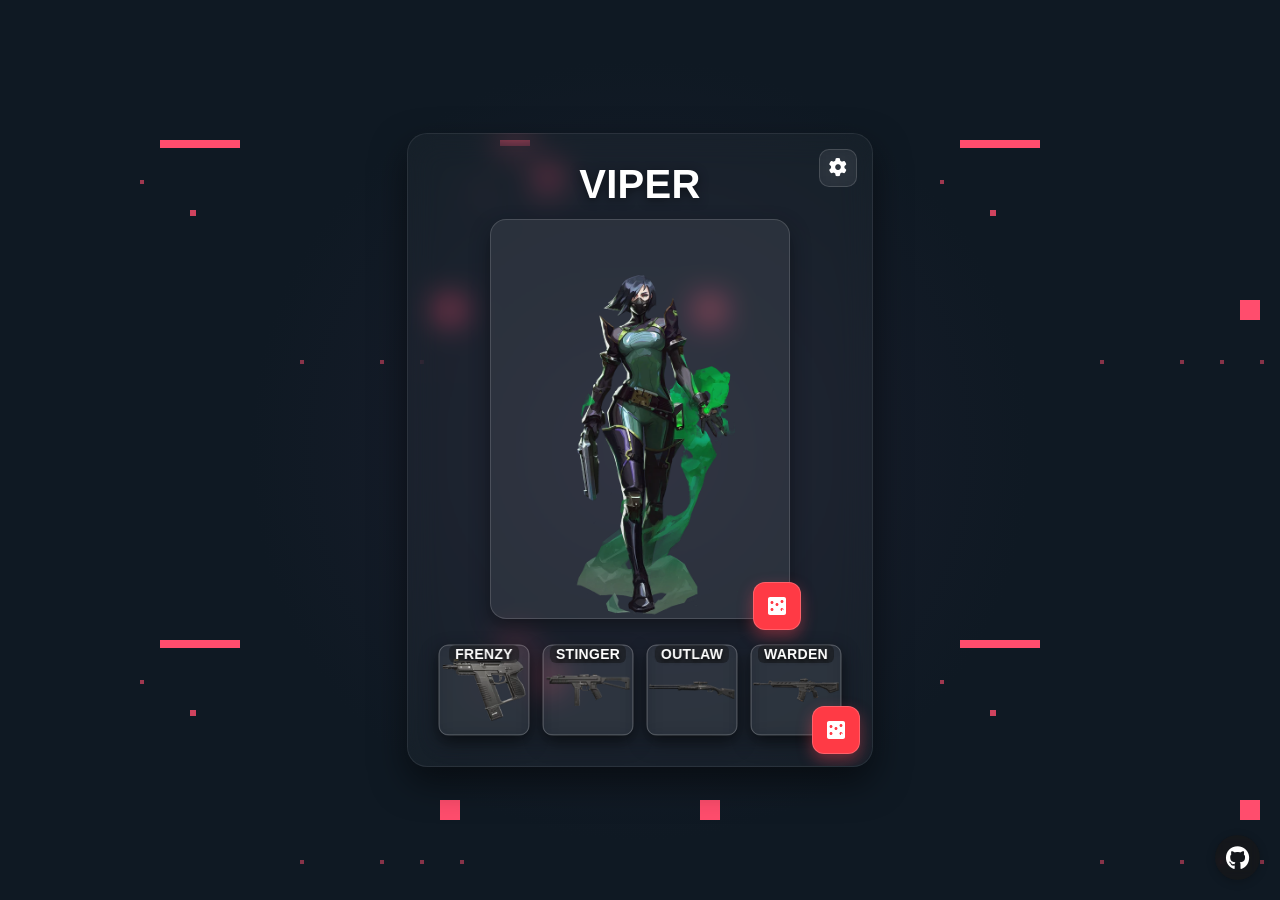
==== commit 4af79d1e: "Add files via upload" ====
--- a/index.html
+++ b/index.html
@@ -3,6 +3,7 @@
 <head>
     <meta name="viewport" content="width=device-width, initial-scale=1.0">
     <title>Valorant Randomizer</title>
+    <link rel="preload" as="image" href="Randomizer/">
     <link rel="stylesheet" href="Style.css">
     <link rel="stylesheet" href="https://cdnjs.cloudflare.com/ajax/libs/font-awesome/6.4.0/css/all.min.css">
 </head>
